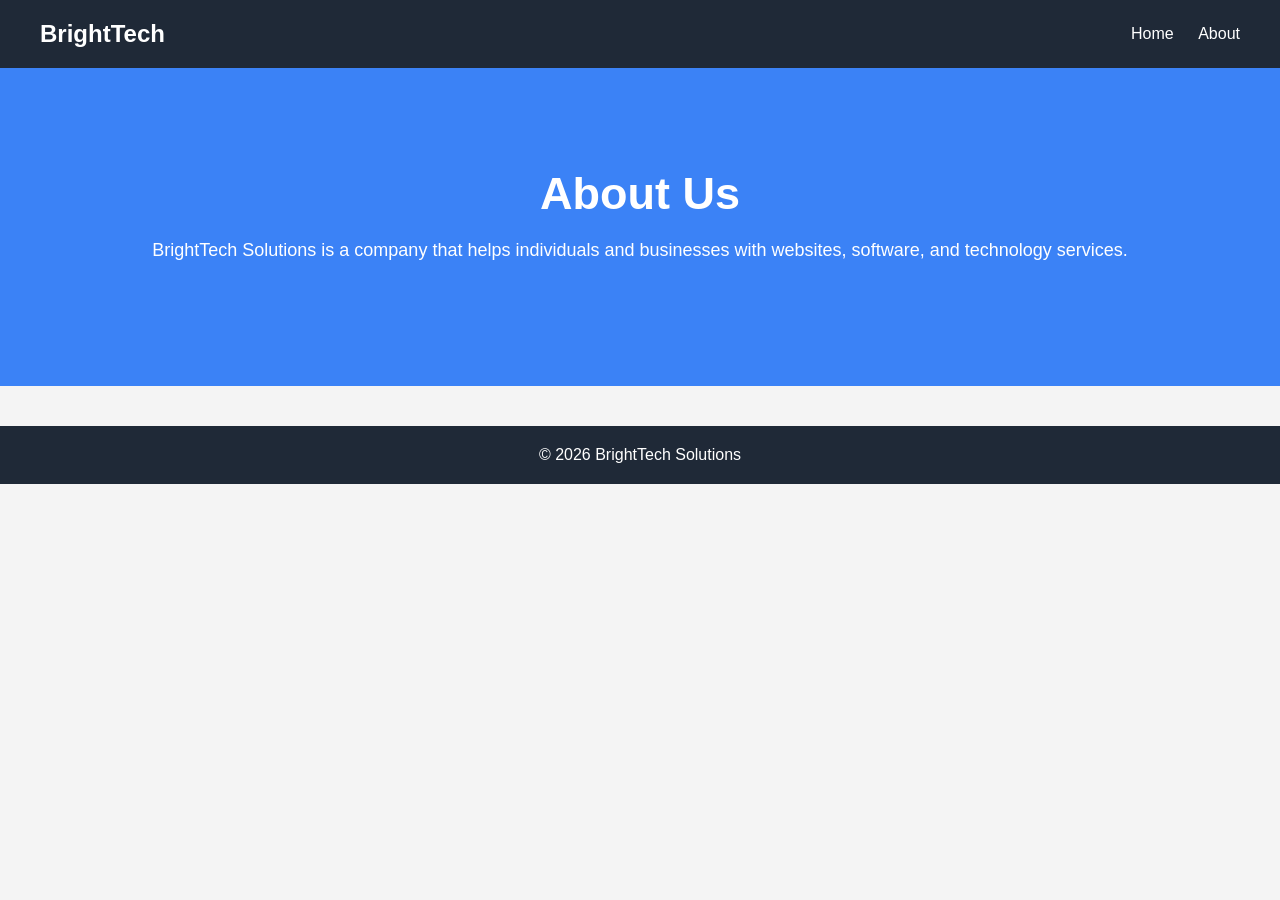
==== pages/about.html @ 810fca66 "initial commit" ====
<!DOCTYPE html>
<html lang="en">
<head>
    <meta charset="UTF-8">
    <meta name="viewport" content="width=device-width, initial-scale=1.0">
    <title>About BrightTech</title>
    <link rel="stylesheet" href="../css/style.css">
</head>
<body>

<header>
    <h2>BrightTech</h2>

    <nav>
        <a href="../index.html">Home</a>
        <a href="about.html">About</a>
    </nav>
</header>

<section class="hero">
    <h1>About Us</h1>

    <p>
        BrightTech Solutions is a company that helps individuals and businesses
        with websites, software, and technology services.
    </p>
</section>

<footer>
    <p>© 2026 BrightTech Solutions</p>
</footer>

</body>
</html>
---- css/style.css ----
*{
    margin:0;
    padding:0;
    box-sizing:border-box;
    font-family:Arial, sans-serif;
}

body{
    background:#f4f4f4;
}

header{
    background:#1f2937;
    color:white;
    display:flex;
    justify-content:space-between;
    align-items:center;
    padding:20px 40px;
}

nav a{
    color:white;
    text-decoration:none;
    margin-left:20px;
}

nav a:hover{
    color:#00bfff;
}

.hero{
    text-align:center;
    padding:100px 20px;
    background:#3b82f6;
    color:white;
}

.hero h1{
    font-size:45px;
    margin-bottom:20px;
}

.hero p{
    font-size:18px;
    margin-bottom:25px;
}

button{
    padding:12px 25px;
    border:none;
    background:white;
    color:#3b82f6;
    cursor:pointer;
    font-size:16px;
}

button:hover{
    background:#e5e5e5;
}

#services{
    padding:60px 20px;
    text-align:center;
}

.cards{
    display:flex;
    justify-content:center;
    gap:20px;
    flex-wrap:wrap;
    margin-top:30px;
}

.card{
    background:white;
    width:250px;
    padding:25px;
    border-radius:10px;
    box-shadow:0 0 10px rgba(0,0,0,0.2);
}

.card h3{
    margin-bottom:10px;
}

footer{
    background:#1f2937;
    color:white;
    text-align:center;
    padding:20px;
    margin-top:40px;
}
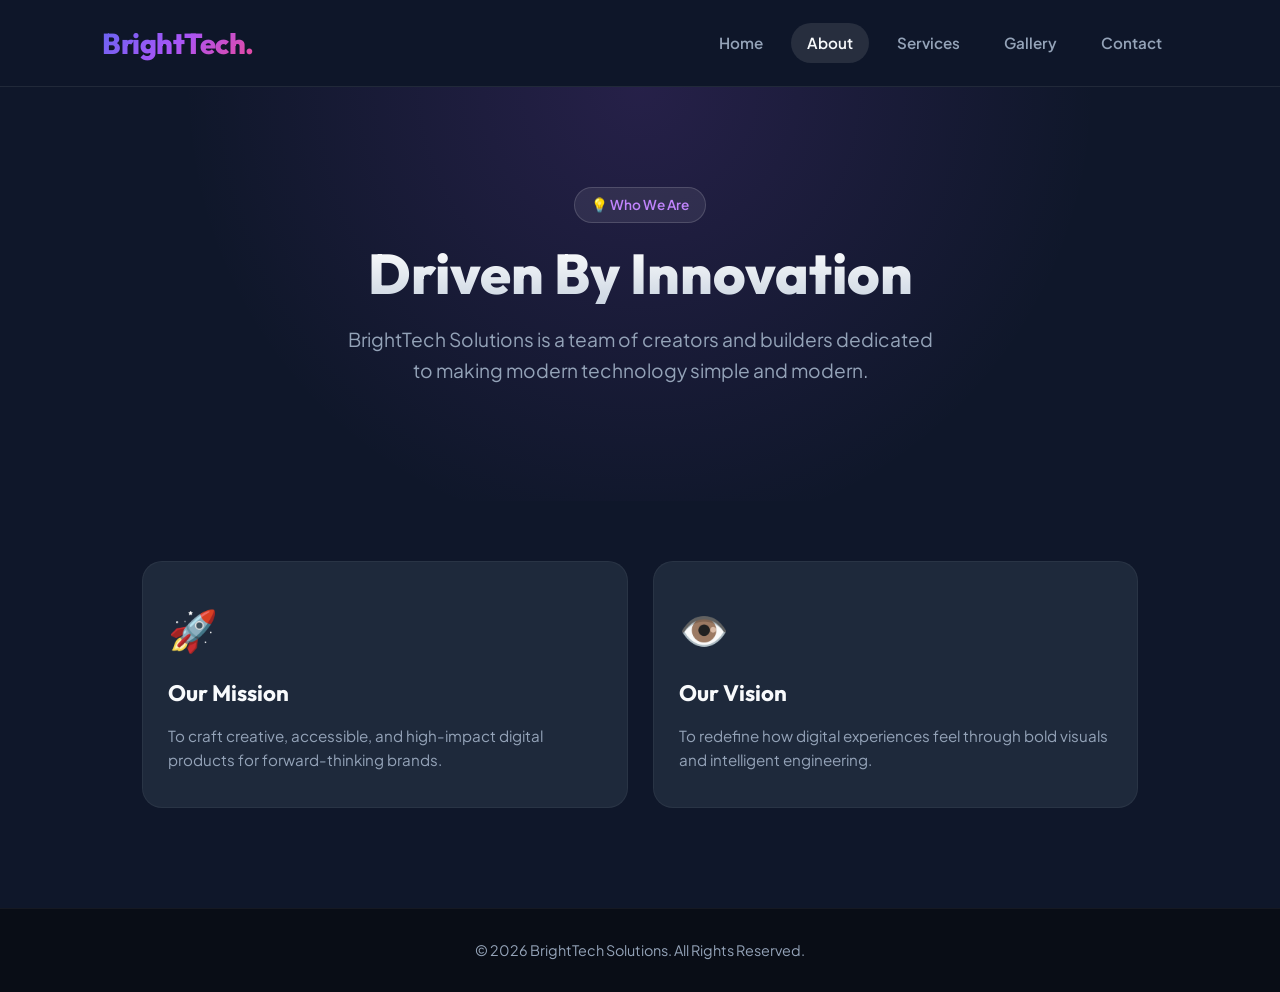
==== commit 574b5534: "Initial commit - BrightTech Solutions Website" ====
--- a/pages/about.html
+++ b/pages/about.html
@@ -1,33 +1,47 @@
 <!DOCTYPE html>
 <html lang="en">
 <head>
-    <meta charset="UTF-8">
-    <meta name="viewport" content="width=device-width, initial-scale=1.0">
-    <title>About BrightTech</title>
-    <link rel="stylesheet" href="../css/style.css">
+  <meta charset="UTF-8">
+  <meta name="viewport" content="width=device-width, initial-scale=1.0">
+  <title>About - BrightTech Solutions</title>
+  <link rel="stylesheet" href="../css/style.css">
 </head>
 <body>
 
 <header>
-    <h2>BrightTech</h2>
-
-    <nav>
-        <a href="../index.html">Home</a>
-        <a href="about.html">About</a>
-    </nav>
+  <div class="logo">BrightTech.</div>
+  <nav>
+    <a href="../index.html">Home</a>
+    <a href="about.html" class="active">About</a>
+    <a href="services.html">Services</a>
+    <a href="gallery.html">Gallery</a>
+    <a href="contact.html">Contact</a>
+  </nav>
 </header>
 
 <section class="hero">
-    <h1>About Us</h1>
+  <span class="hero-badge">💡 Who We Are</span>
+  <h1>Driven By Innovation</h1>
+  <p>BrightTech Solutions is a team of creators and builders dedicated to making modern technology simple and modern.</p>
+</section>
 
-    <p>
-        BrightTech Solutions is a company that helps individuals and businesses
-        with websites, software, and technology services.
-    </p>
+<section class="content-section">
+  <div class="cards-grid">
+    <div class="card">
+      <div class="card-icon">🚀</div>
+      <h3>Our Mission</h3>
+      <p>To craft creative, accessible, and high-impact digital products for forward-thinking brands.</p>
+    </div>
+    <div class="card">
+      <div class="card-icon">👁️</div>
+      <h3>Our Vision</h3>
+      <p>To redefine how digital experiences feel through bold visuals and intelligent engineering.</p>
+    </div>
+  </div>
 </section>
 
 <footer>
-    <p>© 2026 BrightTech Solutions</p>
+  <p>© 2026 BrightTech Solutions. All Rights Reserved.</p>
 </footer>
 
 </body>
--- a/css/style.css
+++ b/css/style.css
@@ -1,92 +1,320 @@
-*{
-    margin:0;
-    padding:0;
-    box-sizing:border-box;
-    font-family:Arial, sans-serif;
-}
-
-body{
-    background:#f4f4f4;
-}
-
-header{
-    background:#1f2937;
-    color:white;
-    display:flex;
-    justify-content:space-between;
-    align-items:center;
-    padding:20px 40px;
-}
-
-nav a{
-    color:white;
-    text-decoration:none;
-    margin-left:20px;
-}
-
-nav a:hover{
-    color:#00bfff;
-}
-
-.hero{
-    text-align:center;
-    padding:100px 20px;
-    background:#3b82f6;
-    color:white;
-}
-
-.hero h1{
-    font-size:45px;
-    margin-bottom:20px;
-}
-
-.hero p{
-    font-size:18px;
-    margin-bottom:25px;
-}
-
-button{
-    padding:12px 25px;
-    border:none;
-    background:white;
-    color:#3b82f6;
-    cursor:pointer;
-    font-size:16px;
-}
-
-button:hover{
-    background:#e5e5e5;
-}
-
-#services{
-    padding:60px 20px;
-    text-align:center;
-}
-
-.cards{
-    display:flex;
-    justify-content:center;
-    gap:20px;
-    flex-wrap:wrap;
-    margin-top:30px;
-}
-
-.card{
-    background:white;
-    width:250px;
-    padding:25px;
-    border-radius:10px;
-    box-shadow:0 0 10px rgba(0,0,0,0.2);
-}
-
-.card h3{
-    margin-bottom:10px;
-}
-
-footer{
-    background:#1f2937;
-    color:white;
-    text-align:center;
-    padding:20px;
-    margin-top:40px;
+@import url('https://fonts.googleapis.com/css2?family=Outfit:wght@400;600;700;800&family=Plus+Jakarta+Sans:wght@400;500;600;700&display=swap');
+
+:root {
+  --primary-gradient: linear-gradient(135deg, #6366f1 0%, #a855f7 50%, #ec4899 100%);
+  --accent-color: #f43f5e;
+  --bg-dark: #0f172a;
+  --bg-card: #1e293b;
+  --bg-card-hover: #334155;
+  --text-main: #f8fafc;
+  --text-muted: #94a3b8;
+  --radius-lg: 20px;
+  --radius-md: 12px;
+  --transition: all 0.3s cubic-bezier(0.4, 0, 0.2, 1);
+}
+
+* {
+  margin: 0;
+  padding: 0;
+  box-sizing: border-box;
+  font-family: 'Plus Jakarta Sans', sans-serif;
+}
+
+body {
+  background-color: var(--bg-dark);
+  color: var(--text-main);
+  line-height: 1.6;
+  min-height: 100vh;
+  display: flex;
+  flex-direction: column;
+}
+
+/* --- HEADER & NAVIGATION --- */
+header {
+  background: rgba(15, 23, 42, 0.85);
+  backdrop-filter: blur(12px);
+  position: sticky;
+  top: 0;
+  z-index: 100;
+  display: flex;
+  justify-content: space-between;
+  align-items: center;
+  padding: 20px 8%;
+  border-bottom: 1px solid rgba(255, 255, 255, 0.08);
+}
+
+.logo {
+  font-family: 'Outfit', sans-serif;
+  font-size: 1.8rem;
+  font-weight: 800;
+  background: var(--primary-gradient);
+  -webkit-background-clip: text;
+  -webkit-text-fill-color: transparent;
+  letter-spacing: -0.5px;
+}
+
+nav {
+  display: flex;
+  gap: 12px;
+}
+
+nav a {
+  color: var(--text-muted);
+  text-decoration: none;
+  font-weight: 600;
+  font-size: 0.95rem;
+  padding: 8px 16px;
+  border-radius: 20px;
+  transition: var(--transition);
+}
+
+nav a:hover, nav a.active {
+  color: var(--text-main);
+  background: rgba(255, 255, 255, 0.1);
+}
+
+/* --- HERO SECTION --- */
+.hero {
+  text-align: center;
+  padding: 100px 20px 80px;
+  background: radial-gradient(circle at top, rgba(168, 85, 247, 0.15), transparent 60%);
+}
+
+.hero-badge {
+  display: inline-block;
+  padding: 6px 16px;
+  background: rgba(255, 255, 255, 0.08);
+  border: 1px solid rgba(255, 255, 255, 0.15);
+  border-radius: 30px;
+  font-size: 0.85rem;
+  font-weight: 600;
+  color: #c084fc;
+  margin-bottom: 20px;
+}
+
+.hero h1 {
+  font-family: 'Outfit', sans-serif;
+  font-size: 3.5rem;
+  font-weight: 800;
+  line-height: 1.1;
+  margin-bottom: 20px;
+  background: linear-gradient(180deg, #ffffff 0%, #cbd5e1 100%);
+  -webkit-background-clip: text;
+  -webkit-text-fill-color: transparent;
+}
+
+.hero p {
+  font-size: 1.2rem;
+  color: var(--text-muted);
+  max-width: 600px;
+  margin: 0 auto 35px;
+}
+
+/* --- BUTTONS --- */
+.cta-btn {
+  padding: 14px 36px;
+  border: none;
+  border-radius: 30px;
+  background: var(--primary-gradient);
+  color: white;
+  font-weight: 700;
+  font-size: 1rem;
+  cursor: pointer;
+  transition: var(--transition);
+  box-shadow: 0 10px 25px -5px rgba(168, 85, 247, 0.4);
+}
+
+.cta-btn:hover {
+  transform: translateY(-3px) scale(1.02);
+  box-shadow: 0 15px 30px -5px rgba(168, 85, 247, 0.6);
+}
+
+/* --- CONTENT SECTIONS --- */
+.content-section {
+  padding: 60px 8% 100px;
+  max-width: 1200px;
+  margin: 0 auto;
+  width: 100%;
+}
+
+.section-title {
+  font-family: 'Outfit', sans-serif;
+  font-size: 2.2rem;
+  font-weight: 700;
+  text-align: center;
+  margin-bottom: 40px;
+}
+
+/* --- CARDS & GRID LAYOUTS --- */
+.cards-grid {
+  display: grid;
+  grid-template-columns: repeat(auto-fit, minmax(280px, 1fr));
+  gap: 25px;
+}
+
+.card {
+  background: var(--bg-card);
+  padding: 35px 25px;
+  border-radius: var(--radius-lg);
+  border: 1px solid rgba(255, 255, 255, 0.05);
+  transition: var(--transition);
+  position: relative;
+  overflow: hidden;
+}
+
+.card::before {
+  content: '';
+  position: absolute;
+  top: 0;
+  left: 0;
+  width: 100%;
+  height: 4px;
+  background: var(--primary-gradient);
+  opacity: 0;
+  transition: var(--transition);
+}
+
+.card:hover {
+  transform: translateY(-8px);
+  background: var(--bg-card-hover);
+  border-color: rgba(255, 255, 255, 0.15);
+  box-shadow: 0 20px 40px rgba(0, 0, 0, 0.3);
+}
+
+.card:hover::before {
+  opacity: 1;
+}
+
+.card-icon {
+  font-size: 2.5rem;
+  margin-bottom: 15px;
+  display: inline-block;
+}
+
+.card h3 {
+  font-family: 'Outfit', sans-serif;
+  font-size: 1.4rem;
+  margin-bottom: 12px;
+}
+
+.card p {
+  color: var(--text-muted);
+  font-size: 0.95rem;
+}
+
+/* --- GALLERY CREATIVE GRID --- */
+.gallery-grid {
+  display: grid;
+  grid-template-columns: repeat(auto-fit, minmax(300px, 1fr));
+  gap: 25px;
+}
+
+.gallery-card {
+  background: var(--bg-card);
+  border-radius: var(--radius-lg);
+  overflow: hidden;
+  border: 1px solid rgba(255, 255, 255, 0.08);
+  transition: var(--transition);
+}
+
+.gallery-card:hover {
+  transform: translateY(-5px);
+  box-shadow: 0 15px 35px rgba(0,0,0,0.4);
+}
+
+.image-box {
+  height: 200px;
+  background: linear-gradient(135deg, #1e1b4b, #312e81);
+  display: flex;
+  align-items: center;
+  justify-content: center;
+  font-size: 3rem;
+  position: relative;
+}
+
+.gallery-info {
+  padding: 20px;
+}
+
+.gallery-info h3 {
+  font-family: 'Outfit', sans-serif;
+  font-size: 1.2rem;
+  margin-bottom: 5px;
+}
+
+/* --- CONTACT FORM --- */
+.contact-container {
+  background: var(--bg-card);
+  padding: 40px;
+  border-radius: var(--radius-lg);
+  border: 1px solid rgba(255, 255, 255, 0.08);
+  max-width: 600px;
+  margin: 0 auto;
+  box-shadow: 0 20px 50px rgba(0, 0, 0, 0.3);
+}
+
+.contact-form {
+  display: flex;
+  flex-direction: column;
+  gap: 20px;
+}
+
+.input-group {
+  display: flex;
+  flex-direction: column;
+  gap: 8px;
+  text-align: left;
+}
+
+.input-group label {
+  font-size: 0.9rem;
+  font-weight: 600;
+  color: var(--text-muted);
+}
+
+.contact-form input, 
+.contact-form textarea {
+  background: rgba(15, 23, 42, 0.6);
+  border: 1px solid rgba(255, 255, 255, 0.1);
+  padding: 14px 18px;
+  border-radius: var(--radius-md);
+  color: white;
+  font-size: 0.95rem;
+  outline: none;
+  transition: var(--transition);
+}
+
+.contact-form input:focus, 
+.contact-form textarea:focus {
+  border-color: #a855f7;
+  box-shadow: 0 0 0 3px rgba(168, 85, 247, 0.2);
+}
+
+/* --- FOOTER --- */
+footer {
+  margin-top: auto;
+  background: #090d16;
+  text-align: center;
+  padding: 30px 20px;
+  border-top: 1px solid rgba(255, 255, 255, 0.05);
+  color: var(--text-muted);
+  font-size: 0.9rem;
+}
+
+/* --- RESPONSIVE MOBILE MENU --- */
+@media (max-width: 768px) {
+  header {
+    flex-direction: column;
+    gap: 15px;
+    padding: 15px;
+  }
+  
+  .hero h1 {
+    font-size: 2.5rem;
+  }
+  
+  nav {
+    flex-wrap: wrap;
+    justify-content: center;
+  }
 }
